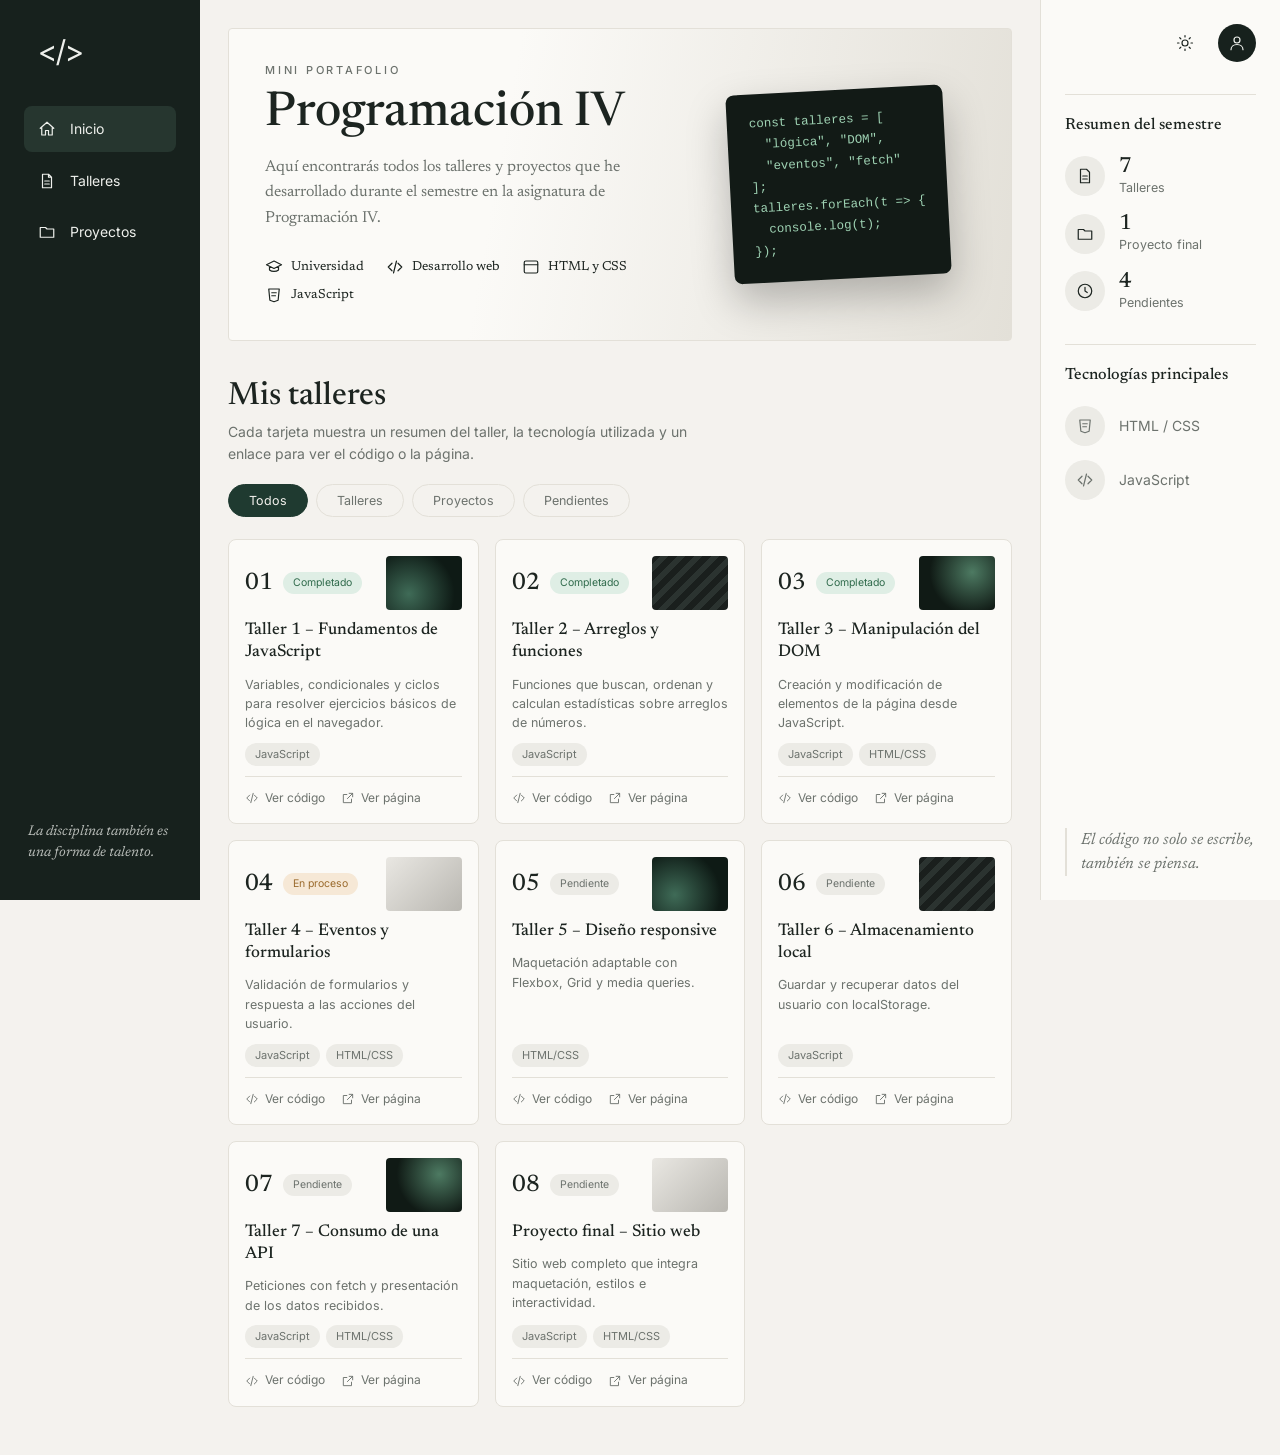
==== index.html @ d2b04e5d "Update stylesheet and script paths in index.html for correct loading" ====
<!DOCTYPE html>
<html lang="es">
<head>
  <meta charset="UTF-8">
  <meta name="viewport" content="width=device-width, initial-scale=1">
  <title>Mini portafolio · Programación IV</title>
  <link rel="preconnect" href="https://fonts.googleapis.com">
  <link rel="preconnect" href="https://fonts.gstatic.com" crossorigin>
  <link href="https://fonts.googleapis.com/css2?family=Newsreader:wght@400;500;600&family=Inter:wght@400;500&display=swap" rel="stylesheet">
  <link rel="stylesheet" href="/portafolio/styles.css">
  <script>
    /* Aplica el tema guardado antes de pintar para evitar parpadeos */
    (function () {
      var t = null;
      try { t = localStorage.getItem('tema'); } catch (e) {}
      if (!t) t = matchMedia('(prefers-color-scheme: dark)').matches ? 'dark' : 'light';
      document.documentElement.dataset.theme = t;
    })();
  </script>
</head>
<body>
  <div class="app">

    <!-- Barra lateral -->
    <aside class="sidebar">
      <a class="logo" href="#inicio" aria-label="Inicio">&lt;/&gt;</a>
      <nav aria-label="Navegación principal">
        <ul class="nav">
          <li><a href="#inicio" class="nav-link is-active" data-filter="todos">
            <svg viewBox="0 0 24 24"><path d="M3 11l9-8 9 8M5 10v10h5v-6h4v6h5V10"/></svg>Inicio</a></li>
          <li><a href="#talleres" class="nav-link" data-filter="taller">
            <svg viewBox="0 0 24 24"><path d="M6 3h8l4 4v14H6zM14 3v4h4M9 12h6M9 16h6"/></svg>Talleres</a></li>
          <li><a href="#talleres" class="nav-link" data-filter="proyecto">
            <svg viewBox="0 0 24 24"><path d="M3 6h7l2 2h9v11H3z"/></svg>Proyectos</a></li>
        </ul>
      </nav>
      <p class="quote-side">La disciplina también es una forma de talento.</p>
    </aside>

    <!-- Contenido principal -->
    <main class="main" id="inicio">
      <header class="hero">
        <div class="hero-text">
          <p class="eyebrow">Mini portafolio</p>
          <h1>Programación IV</h1>
          <p class="lead">Aquí encontrarás todos los talleres y proyectos que he desarrollado durante el semestre en la asignatura de Programación IV.</p>
          <ul class="badges">
            <li><svg viewBox="0 0 24 24"><path d="M2 9l10-5 10 5-10 5zM6 11v5c3 2.5 9 2.5 12 0v-5"/></svg>Universidad</li>
            <li><svg viewBox="0 0 24 24"><path d="M8 7l-5 5 5 5M16 7l5 5-5 5M14 4l-4 16"/></svg>Desarrollo web</li>
            <li><svg viewBox="0 0 24 24"><rect x="3" y="4" width="18" height="16" rx="2"/><path d="M3 9h18"/></svg>HTML y CSS</li>
            <li><svg viewBox="0 0 24 24"><path d="M5 4l1.5 15L12 21l5.5-2L19 4zM9 9h6M9 13h5"/></svg>JavaScript</li>
          </ul>
        </div>
        <div class="hero-art" aria-hidden="true">
          <pre>const talleres = [
  "lógica", "DOM",
  "eventos", "fetch"
];
talleres.forEach(t =&gt; {
  console.log(t);
});</pre>
        </div>
      </header>

      <section class="works" id="talleres" aria-labelledby="t-titulo">
        <div class="works-head">
          <div>
            <h2 id="t-titulo">Mis talleres</h2>
            <p class="muted">Cada tarjeta muestra un resumen del taller, la tecnología utilizada y un enlace para ver el código o la página.</p>
          </div>
          <div class="filters" role="group" aria-label="Filtrar tarjetas">
            <button class="chip is-active" data-filter="todos" aria-pressed="true">Todos</button>
            <button class="chip" data-filter="taller" aria-pressed="false">Talleres</button>
            <button class="chip" data-filter="proyecto" aria-pressed="false">Proyectos</button>
            <button class="chip" data-filter="pendiente" aria-pressed="false">Pendientes</button>
          </div>
        </div>
        <div class="grid" id="grid"></div>
        <p class="empty" id="vacio" hidden>No hay tarjetas en esta categoría.</p>
      </section>
    </main>

    <!-- Panel derecho -->
    <aside class="panel">
      <div class="panel-top">
        <button class="icon-btn" id="tema" type="button" aria-label="Cambiar tema">
          <svg class="i-sun" viewBox="0 0 24 24"><circle cx="12" cy="12" r="4"/><path d="M12 2v2M12 20v2M2 12h2M20 12h2M5 5l1.5 1.5M17.5 17.5L19 19M5 19l1.5-1.5M17.5 6.5L19 5"/></svg>
          <svg class="i-moon" viewBox="0 0 24 24"><path d="M20 14.5A8 8 0 019.5 4 8 8 0 1020 14.5z"/></svg>
        </button>
        <a class="avatar" href="https://github.com/TU_USUARIO" target="_blank" rel="noopener noreferrer" aria-label="Perfil de GitHub">
          <svg viewBox="0 0 24 24"><circle cx="12" cy="8" r="4"/><path d="M4 21c0-4.4 3.6-7 8-7s8 2.6 8 7"/></svg>
        </a>
      </div>

      <section class="block">
        <h3>Resumen del semestre</h3>
        <ul class="stats">
          <li><span class="stat-ico"><svg viewBox="0 0 24 24"><path d="M6 3h8l4 4v14H6zM9 12h6M9 16h6"/></svg></span><b id="n-talleres">0</b><span>Talleres</span></li>
          <li><span class="stat-ico"><svg viewBox="0 0 24 24"><path d="M3 6h7l2 2h9v11H3z"/></svg></span><b id="n-proyectos">0</b><span>Proyecto final</span></li>
          <li><span class="stat-ico"><svg viewBox="0 0 24 24"><circle cx="12" cy="12" r="9"/><path d="M12 7v5l3 2"/></svg></span><b id="n-pendientes">0</b><span>Pendientes</span></li>
        </ul>
      </section>

      <section class="block">
        <h3>Tecnologías principales</h3>
        <ul class="tech">
          <li><span class="stat-ico"><svg viewBox="0 0 24 24"><path d="M5 4l1.5 15L12 21l5.5-2L19 4zM9 9h6M9 13h5"/></svg></span>HTML / CSS</li>
          <li><span class="stat-ico"><svg viewBox="0 0 24 24"><path d="M8 7l-5 5 5 5M16 7l5 5-5 5M14 4l-4 16"/></svg></span>JavaScript</li>
        </ul>
      </section>

      <blockquote class="quote-panel">El código no solo se escribe, también se piensa.</blockquote>
    </aside>

  </div>
  <script src="/portafolio/script.js"></script>
</body>
</html>
---- portafolio/styles.css ----
/* ---------- Variables de tema ---------- */
:root {
  --bg: #f4f2ee;
  --surface: #fbfaf7;
  --line: #e3e0d8;
  --text: #1c2420;
  --muted: #6c726d;
  --side: #17211d;
  --side-text: #eef0ec;
  --side-active: #26362f;
  --accent: #1f3a30;
  --accent-text: #f4f2ee;
  --ok-bg: #dfeee5;  --ok-tx: #2f6a4b;
  --wip-bg: #f6e8d6; --wip-tx: #9a6a2c;
  --pen-bg: #ecebe6; --pen-tx: #6c726d;
  --serif: 'Newsreader', Georgia, 'Times New Roman', serif;
  --sans: 'Inter', system-ui, -apple-system, 'Segoe UI', sans-serif;
}
:root[data-theme="dark"] {
  --bg: #101613;
  --surface: #18201c;
  --line: #28332d;
  --text: #e9ece6;
  --muted: #98a19a;
  --side: #0b100e;
  --side-active: #1d2a24;
  --accent: #cfe3d6;
  --accent-text: #101613;
  --ok-bg: #1f3a2d;  --ok-tx: #9fd3b4;
  --wip-bg: #3d2f1c; --wip-tx: #e2b573;
  --pen-bg: #232c27; --pen-tx: #98a19a;
}

/* ---------- Base ---------- */
*, *::before, *::after { box-sizing: border-box; }
html { scroll-behavior: smooth; }
body {
  margin: 0; background: var(--bg); color: var(--text);
  font: 400 14px/1.55 var(--sans); transition: background .25s, color .25s;
}
h1, h2, h3, .num, blockquote { font-family: var(--serif); font-weight: 500; margin: 0; }
p { margin: 0; }
ul { list-style: none; margin: 0; padding: 0; }
a { color: inherit; text-decoration: none; }
svg { width: 18px; height: 18px; flex: none; fill: none; stroke: currentColor; stroke-width: 1.6; stroke-linecap: round; stroke-linejoin: round; }
:focus-visible { outline: 2px solid var(--accent); outline-offset: 2px; }
.muted { color: var(--muted); }

/* ---------- Estructura ---------- */
.app { display: grid; grid-template-columns: 200px minmax(0, 1fr) 240px; min-height: 100vh; }

/* ---------- Barra lateral ---------- */
.sidebar {
  position: sticky; top: 0; height: 100vh; padding: 36px 24px;
  display: flex; flex-direction: column; gap: 40px;
  background: var(--side); color: var(--side-text);
}
.logo { font: 400 30px/1 var(--sans); letter-spacing: -1px; padding-left: 14px; }
.nav { display: grid; gap: 6px; }
.nav-link { display: flex; align-items: center; gap: 14px; padding: 12px 14px; border-radius: 8px; transition: background .2s; }
.nav-link:hover, .nav-link.is-active { background: var(--side-active); }
.quote-side { margin-top: auto; font: italic 400 14px/1.5 var(--serif); opacity: .75; padding: 0 4px; }

/* ---------- Principal ---------- */
.main { padding: 28px 28px 48px; min-width: 0; }
.hero {
  position: relative; display: grid; grid-template-columns: 1.2fr .8fr; gap: 24px; overflow: hidden;
  padding: 36px; border-radius: 4px; background: linear-gradient(100deg, var(--surface) 35%, var(--line));
  border: 1px solid var(--line);
}
.eyebrow { font: 500 11px/1 var(--sans); letter-spacing: .25em; text-transform: uppercase; color: var(--muted); margin-bottom: 12px; }
h1 { font-size: clamp(34px, 4.5vw, 48px); line-height: 1.1; margin-bottom: 14px; }
.lead { max-width: 52ch; font: 400 16px/1.6 var(--serif); color: var(--muted); }
.badges { display: flex; flex-wrap: wrap; gap: 10px 22px; margin-top: 26px; font: 400 13px var(--serif); }
.badges li { display: flex; align-items: center; gap: 8px; }
.hero-art { display: flex; align-items: center; justify-content: center; }
.hero-art pre {
  margin: 0; padding: 20px 22px; border-radius: 8px; transform: rotate(-3deg);
  background: #121a16; color: #9fd3b4; font: 400 12.5px/1.7 ui-monospace, Menlo, Consolas, monospace;
  box-shadow: 0 18px 40px rgba(0,0,0,.25); overflow: hidden; max-width: 100%;
}

/* ---------- Filtros ---------- */
.works { margin-top: 36px; scroll-margin-top: 20px; }
.works-head { display: flex; justify-content: space-between; align-items: flex-start; gap: 20px; flex-wrap: wrap; margin-bottom: 22px; }
h2 { font-size: 32px; line-height: 1.2; margin-bottom: 6px; }
.works-head .muted { max-width: 52ch; }
.filters { display: flex; flex-wrap: wrap; gap: 8px; }
.chip {
  font: 400 12.5px var(--sans); padding: 8px 20px; border-radius: 999px; cursor: pointer;
  border: 1px solid var(--line); background: transparent; color: var(--muted); transition: all .2s;
}
.chip:hover { border-color: var(--accent); color: var(--text); }
.chip.is-active { background: var(--accent); border-color: var(--accent); color: var(--accent-text); }

/* ---------- Tarjetas ---------- */
.grid { display: grid; grid-template-columns: repeat(auto-fill, minmax(220px, 1fr)); gap: 16px; }
.card {
  display: flex; flex-direction: column; gap: 10px; padding: 16px;
  background: var(--surface); border: 1px solid var(--line); border-radius: 8px;
}
.card[hidden], .empty[hidden] { display: none; }
.card-top { display: flex; align-items: center; gap: 10px; }
.num { font-size: 24px; line-height: 1; }
.status { font-size: 10.5px; padding: 3px 10px; border-radius: 999px; }
.status--completado { background: var(--ok-bg); color: var(--ok-tx); }
.status--proceso { background: var(--wip-bg); color: var(--wip-tx); }
.status--pendiente { background: var(--pen-bg); color: var(--pen-tx); }
.thumb { margin-left: auto; width: 76px; height: 54px; border-radius: 4px; }
.thumb--1 { background: radial-gradient(circle at 30% 70%, #3f6b57, #0e1a15 70%); }
.thumb--2 { background: repeating-linear-gradient(135deg, #1a1f1d 0 6px, #2b3330 6px 12px); }
.thumb--3 { background: radial-gradient(circle at 70% 30%, #4d7a62, #101a15 65%); }
.thumb--4 { background: linear-gradient(135deg, #e9e7e2, #b9b7b1); }
.card h3 { font-size: 17px; line-height: 1.3; }
.card .muted { font-size: 12.5px; flex: 1; }
.tags { display: flex; flex-wrap: wrap; gap: 6px; }
.tags li { font-size: 11px; padding: 3px 10px; border-radius: 999px; background: var(--pen-bg); color: var(--muted); }
.card-links { display: flex; gap: 16px; padding-top: 12px; border-top: 1px solid var(--line); font-size: 12px; color: var(--muted); }
.card-links a { display: flex; align-items: center; gap: 6px; }
.card-links a:hover { color: var(--text); }
.card-links svg { width: 14px; height: 14px; }
.empty { padding: 40px 0; text-align: center; color: var(--muted); }

/* ---------- Panel derecho ---------- */
.panel { position: sticky; top: 0; height: 100vh; padding: 24px; display: flex; flex-direction: column; gap: 32px; border-left: 1px solid var(--line); background: var(--surface); }
.panel-top { display: flex; justify-content: flex-end; align-items: center; gap: 14px; }
.icon-btn, .avatar { display: grid; place-items: center; width: 38px; height: 38px; border-radius: 50%; cursor: pointer; }
.icon-btn { border: 0; background: transparent; color: var(--text); }
.icon-btn:hover { background: var(--line); }
.avatar { background: var(--side); color: var(--side-text); }
:root[data-theme="dark"] .avatar { background: var(--accent); color: var(--accent-text); }
.i-moon { display: none; }
:root[data-theme="dark"] .i-sun { display: none; }
:root[data-theme="dark"] .i-moon { display: block; }
.block h3 { font-size: 16px; padding-top: 18px; margin-bottom: 18px; border-top: 1px solid var(--line); }
.stats { display: grid; gap: 16px; }
.stats li { display: grid; grid-template-columns: 40px auto; column-gap: 14px; align-items: center; }
.stats .stat-ico { grid-row: span 2; }
.stats b { font: 500 22px/1 var(--serif); }
.stats li span:last-child { color: var(--muted); font-size: 12.5px; }
.stat-ico { display: grid; place-items: center; width: 40px; height: 40px; border-radius: 50%; background: var(--pen-bg); }
.tech { display: grid; gap: 14px; }
.tech li { display: flex; align-items: center; gap: 14px; color: var(--muted); }
.quote-panel { margin-top: auto; padding-left: 14px; font: italic 400 16px/1.5 var(--serif); color: var(--muted); border-left: 2px solid var(--line); }

/* ---------- Responsive ---------- */
@media (max-width: 1100px) {
  .app { grid-template-columns: 200px minmax(0, 1fr); }
  .panel { grid-column: 2; position: static; height: auto; border-left: 0; border-top: 1px solid var(--line); display: grid; grid-template-columns: 1fr 1fr; gap: 24px; }
  .panel-top { grid-column: 1 / -1; }
  .quote-panel { grid-column: 1 / -1; margin-top: 0; }
}
@media (max-width: 760px) {
  .app { grid-template-columns: 1fr; }
  .sidebar { position: static; height: auto; flex-direction: row; flex-wrap: wrap; align-items: center; gap: 12px 20px; padding: 14px 18px; }
  .logo { padding: 0; }
  .nav { display: flex; gap: 4px; }
  .nav-link { padding: 8px 12px; }
  .quote-side { display: none; }
  .panel { grid-column: 1; grid-template-columns: 1fr; }
  .main { padding: 18px; }
  .hero { grid-template-columns: 1fr; padding: 24px; }
  .hero-art { display: none; }
}
@media (prefers-reduced-motion: reduce) { * { transition: none !important; scroll-behavior: auto !important; } }
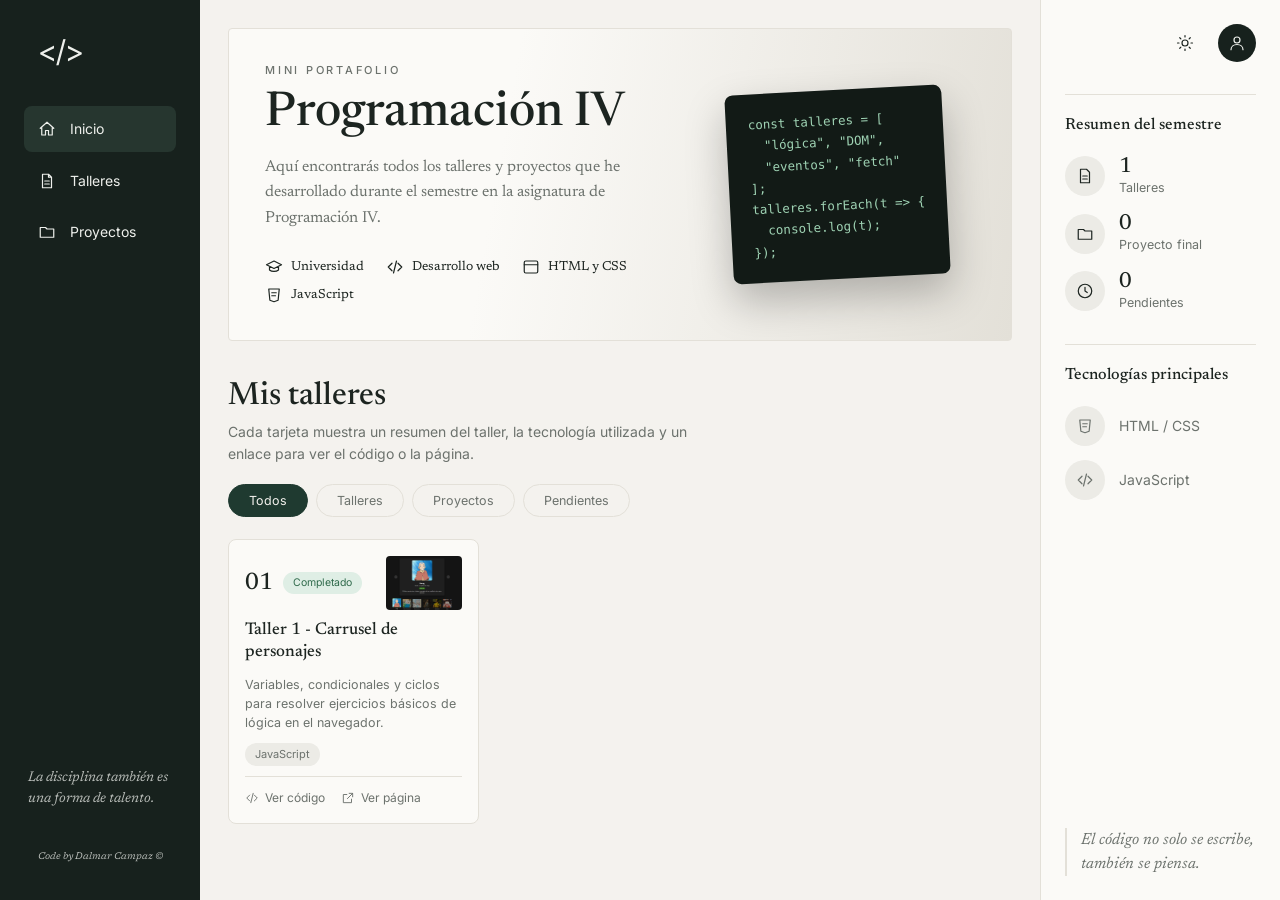
==== commit 0eb9f729: "refactor: improve HTML structure and styling, update JavaScript for thumbnail error handling" ====
--- a/index.html
+++ b/index.html
@@ -1,118 +1,235 @@
-<!DOCTYPE html>
+<!doctype html>
 <html lang="es">
-<head>
-  <meta charset="UTF-8">
-  <meta name="viewport" content="width=device-width, initial-scale=1">
-  <title>Mini portafolio · Programación IV</title>
-  <link rel="preconnect" href="https://fonts.googleapis.com">
-  <link rel="preconnect" href="https://fonts.gstatic.com" crossorigin>
-  <link href="https://fonts.googleapis.com/css2?family=Newsreader:wght@400;500;600&family=Inter:wght@400;500&display=swap" rel="stylesheet">
-  <link rel="stylesheet" href="/portafolio/styles.css">
-  <script>
-    /* Aplica el tema guardado antes de pintar para evitar parpadeos */
-    (function () {
-      var t = null;
-      try { t = localStorage.getItem('tema'); } catch (e) {}
-      if (!t) t = matchMedia('(prefers-color-scheme: dark)').matches ? 'dark' : 'light';
-      document.documentElement.dataset.theme = t;
-    })();
-  </script>
-</head>
-<body>
-  <div class="app">
-
-    <!-- Barra lateral -->
-    <aside class="sidebar">
-      <a class="logo" href="#inicio" aria-label="Inicio">&lt;/&gt;</a>
-      <nav aria-label="Navegación principal">
-        <ul class="nav">
-          <li><a href="#inicio" class="nav-link is-active" data-filter="todos">
-            <svg viewBox="0 0 24 24"><path d="M3 11l9-8 9 8M5 10v10h5v-6h4v6h5V10"/></svg>Inicio</a></li>
-          <li><a href="#talleres" class="nav-link" data-filter="taller">
-            <svg viewBox="0 0 24 24"><path d="M6 3h8l4 4v14H6zM14 3v4h4M9 12h6M9 16h6"/></svg>Talleres</a></li>
-          <li><a href="#talleres" class="nav-link" data-filter="proyecto">
-            <svg viewBox="0 0 24 24"><path d="M3 6h7l2 2h9v11H3z"/></svg>Proyectos</a></li>
-        </ul>
-      </nav>
-      <p class="quote-side">La disciplina también es una forma de talento.</p>
-    </aside>
-
-    <!-- Contenido principal -->
-    <main class="main" id="inicio">
-      <header class="hero">
-        <div class="hero-text">
-          <p class="eyebrow">Mini portafolio</p>
-          <h1>Programación IV</h1>
-          <p class="lead">Aquí encontrarás todos los talleres y proyectos que he desarrollado durante el semestre en la asignatura de Programación IV.</p>
-          <ul class="badges">
-            <li><svg viewBox="0 0 24 24"><path d="M2 9l10-5 10 5-10 5zM6 11v5c3 2.5 9 2.5 12 0v-5"/></svg>Universidad</li>
-            <li><svg viewBox="0 0 24 24"><path d="M8 7l-5 5 5 5M16 7l5 5-5 5M14 4l-4 16"/></svg>Desarrollo web</li>
-            <li><svg viewBox="0 0 24 24"><rect x="3" y="4" width="18" height="16" rx="2"/><path d="M3 9h18"/></svg>HTML y CSS</li>
-            <li><svg viewBox="0 0 24 24"><path d="M5 4l1.5 15L12 21l5.5-2L19 4zM9 9h6M9 13h5"/></svg>JavaScript</li>
+  <head>
+    <meta charset="UTF-8" />
+    <meta name="viewport" content="width=device-width, initial-scale=1" />
+    <title>Mini portafolio · Programación IV</title>
+    <link rel="preconnect" href="https://fonts.googleapis.com" />
+    <link rel="preconnect" href="https://fonts.gstatic.com" crossorigin />
+    <link
+      href="https://fonts.googleapis.com/css2?family=Newsreader:wght@400;500;600&family=Inter:wght@400;500&display=swap"
+      rel="stylesheet"
+    />
+    <link rel="stylesheet" href="/portafolio/styles.css" />
+    <script>
+      /* Aplica el tema guardado antes de pintar para evitar parpadeos */
+      (function () {
+        var t = null;
+        try {
+          t = localStorage.getItem("tema");
+        } catch (e) {}
+        if (!t)
+          t = matchMedia("(prefers-color-scheme: dark)").matches
+            ? "dark"
+            : "light";
+        document.documentElement.dataset.theme = t;
+      })();
+    </script>
+  </head>
+  <body>
+    <div class="app">
+      <!-- Barra lateral -->
+      <aside class="sidebar">
+        <a class="logo" href="#inicio" aria-label="Inicio">&lt;/&gt;</a>
+        <nav aria-label="Navegación principal">
+          <ul class="nav">
+            <li>
+              <a href="#inicio" class="nav-link is-active" data-filter="todos">
+                <svg viewBox="0 0 24 24">
+                  <path d="M3 11l9-8 9 8M5 10v10h5v-6h4v6h5V10" /></svg
+                >Inicio</a
+              >
+            </li>
+            <li>
+              <a href="#talleres" class="nav-link" data-filter="taller">
+                <svg viewBox="0 0 24 24">
+                  <path d="M6 3h8l4 4v14H6zM14 3v4h4M9 12h6M9 16h6" /></svg
+                >Talleres</a
+              >
+            </li>
+            <li>
+              <a href="#talleres" class="nav-link" data-filter="proyecto">
+                <svg viewBox="0 0 24 24"><path d="M3 6h7l2 2h9v11H3z" /></svg
+                >Proyectos</a
+              >
+            </li>
           </ul>
-        </div>
-        <div class="hero-art" aria-hidden="true">
-          <pre>const talleres = [
+        </nav>
+
+        <p class="quote-side">La disciplina también es una forma de talento.</p>
+        <p style="text-align: center; font-size: 0.6rem; margin-top: 0;" class="quote-side">
+          Code by Dalmar Campaz &copy;
+        </p>
+      </aside>
+
+      <!-- Contenido principal -->
+      <main class="main" id="inicio">
+        <header class="hero">
+          <div class="hero-text">
+            <p class="eyebrow">Mini portafolio</p>
+            <h1>Programación IV</h1>
+            <p class="lead">
+              Aquí encontrarás todos los talleres y proyectos que he
+              desarrollado durante el semestre en la asignatura de Programación
+              IV.
+            </p>
+            <ul class="badges">
+              <li>
+                <svg viewBox="0 0 24 24">
+                  <path
+                    d="M2 9l10-5 10 5-10 5zM6 11v5c3 2.5 9 2.5 12 0v-5"
+                  /></svg
+                >Universidad
+              </li>
+              <li>
+                <svg viewBox="0 0 24 24">
+                  <path d="M8 7l-5 5 5 5M16 7l5 5-5 5M14 4l-4 16" /></svg
+                >Desarrollo web
+              </li>
+              <li>
+                <svg viewBox="0 0 24 24">
+                  <rect x="3" y="4" width="18" height="16" rx="2" />
+                  <path d="M3 9h18" /></svg
+                >HTML y CSS
+              </li>
+              <li>
+                <svg viewBox="0 0 24 24">
+                  <path d="M5 4l1.5 15L12 21l5.5-2L19 4zM9 9h6M9 13h5" /></svg
+                >JavaScript
+              </li>
+            </ul>
+          </div>
+          <div class="hero-art" aria-hidden="true">
+            <pre>
+const talleres = [
   "lógica", "DOM",
   "eventos", "fetch"
 ];
 talleres.forEach(t =&gt; {
   console.log(t);
-});</pre>
+});</pre
+            >
+          </div>
+        </header>
+
+        <section class="works" id="talleres" aria-labelledby="t-titulo">
+          <div class="works-head">
+            <div>
+              <h2 id="t-titulo">Mis talleres</h2>
+              <p class="muted">
+                Cada tarjeta muestra un resumen del taller, la tecnología
+                utilizada y un enlace para ver el código o la página.
+              </p>
+            </div>
+            <div class="filters" role="group" aria-label="Filtrar tarjetas">
+              <button
+                class="chip is-active"
+                data-filter="todos"
+                aria-pressed="true"
+              >
+                Todos
+              </button>
+              <button class="chip" data-filter="taller" aria-pressed="false">
+                Talleres
+              </button>
+              <button class="chip" data-filter="proyecto" aria-pressed="false">
+                Proyectos
+              </button>
+              <button class="chip" data-filter="pendiente" aria-pressed="false">
+                Pendientes
+              </button>
+            </div>
+          </div>
+          <div class="grid" id="grid"></div>
+          <p class="empty" id="vacio" hidden>
+            No hay tarjetas en esta categoría.
+          </p>
+        </section>
+      </main>
+
+      <!-- Panel derecho -->
+      <aside class="panel">
+        <div class="panel-top">
+          <button
+            class="icon-btn"
+            id="tema"
+            type="button"
+            aria-label="Cambiar tema"
+          >
+            <svg class="i-sun" viewBox="0 0 24 24">
+              <circle cx="12" cy="12" r="4" />
+              <path
+                d="M12 2v2M12 20v2M2 12h2M20 12h2M5 5l1.5 1.5M17.5 17.5L19 19M5 19l1.5-1.5M17.5 6.5L19 5"
+              />
+            </svg>
+            <svg class="i-moon" viewBox="0 0 24 24">
+              <path d="M20 14.5A8 8 0 019.5 4 8 8 0 1020 14.5z" />
+            </svg>
+          </button>
+          <a
+            class="avatar"
+            href="https://github.com/Dalmar-Campaz"
+            target="_blank"
+            rel="noopener noreferrer"
+            aria-label="Perfil de GitHub"
+          >
+            <svg viewBox="0 0 24 24">
+              <circle cx="12" cy="8" r="4" />
+              <path d="M4 21c0-4.4 3.6-7 8-7s8 2.6 8 7" />
+            </svg>
+          </a>
         </div>
-      </header>
-
-      <section class="works" id="talleres" aria-labelledby="t-titulo">
-        <div class="works-head">
-          <div>
-            <h2 id="t-titulo">Mis talleres</h2>
-            <p class="muted">Cada tarjeta muestra un resumen del taller, la tecnología utilizada y un enlace para ver el código o la página.</p>
-          </div>
-          <div class="filters" role="group" aria-label="Filtrar tarjetas">
-            <button class="chip is-active" data-filter="todos" aria-pressed="true">Todos</button>
-            <button class="chip" data-filter="taller" aria-pressed="false">Talleres</button>
-            <button class="chip" data-filter="proyecto" aria-pressed="false">Proyectos</button>
-            <button class="chip" data-filter="pendiente" aria-pressed="false">Pendientes</button>
-          </div>
-        </div>
-        <div class="grid" id="grid"></div>
-        <p class="empty" id="vacio" hidden>No hay tarjetas en esta categoría.</p>
-      </section>
-    </main>
-
-    <!-- Panel derecho -->
-    <aside class="panel">
-      <div class="panel-top">
-        <button class="icon-btn" id="tema" type="button" aria-label="Cambiar tema">
-          <svg class="i-sun" viewBox="0 0 24 24"><circle cx="12" cy="12" r="4"/><path d="M12 2v2M12 20v2M2 12h2M20 12h2M5 5l1.5 1.5M17.5 17.5L19 19M5 19l1.5-1.5M17.5 6.5L19 5"/></svg>
-          <svg class="i-moon" viewBox="0 0 24 24"><path d="M20 14.5A8 8 0 019.5 4 8 8 0 1020 14.5z"/></svg>
-        </button>
-        <a class="avatar" href="https://github.com/TU_USUARIO" target="_blank" rel="noopener noreferrer" aria-label="Perfil de GitHub">
-          <svg viewBox="0 0 24 24"><circle cx="12" cy="8" r="4"/><path d="M4 21c0-4.4 3.6-7 8-7s8 2.6 8 7"/></svg>
-        </a>
-      </div>
-
-      <section class="block">
-        <h3>Resumen del semestre</h3>
-        <ul class="stats">
-          <li><span class="stat-ico"><svg viewBox="0 0 24 24"><path d="M6 3h8l4 4v14H6zM9 12h6M9 16h6"/></svg></span><b id="n-talleres">0</b><span>Talleres</span></li>
-          <li><span class="stat-ico"><svg viewBox="0 0 24 24"><path d="M3 6h7l2 2h9v11H3z"/></svg></span><b id="n-proyectos">0</b><span>Proyecto final</span></li>
-          <li><span class="stat-ico"><svg viewBox="0 0 24 24"><circle cx="12" cy="12" r="9"/><path d="M12 7v5l3 2"/></svg></span><b id="n-pendientes">0</b><span>Pendientes</span></li>
-        </ul>
-      </section>
-
-      <section class="block">
-        <h3>Tecnologías principales</h3>
-        <ul class="tech">
-          <li><span class="stat-ico"><svg viewBox="0 0 24 24"><path d="M5 4l1.5 15L12 21l5.5-2L19 4zM9 9h6M9 13h5"/></svg></span>HTML / CSS</li>
-          <li><span class="stat-ico"><svg viewBox="0 0 24 24"><path d="M8 7l-5 5 5 5M16 7l5 5-5 5M14 4l-4 16"/></svg></span>JavaScript</li>
-        </ul>
-      </section>
-
-      <blockquote class="quote-panel">El código no solo se escribe, también se piensa.</blockquote>
-    </aside>
-
-  </div>
-  <script src="/portafolio/script.js"></script>
-</body>
-</html>+
+        <section class="block">
+          <h3>Resumen del semestre</h3>
+          <ul class="stats">
+            <li>
+              <span class="stat-ico"
+                ><svg viewBox="0 0 24 24">
+                  <path d="M6 3h8l4 4v14H6zM9 12h6M9 16h6" /></svg></span
+              ><b id="n-talleres">0</b><span>Talleres</span>
+            </li>
+            <li>
+              <span class="stat-ico"
+                ><svg viewBox="0 0 24 24">
+                  <path d="M3 6h7l2 2h9v11H3z" /></svg></span
+              ><b id="n-proyectos">0</b><span>Proyecto final</span>
+            </li>
+            <li>
+              <span class="stat-ico"
+                ><svg viewBox="0 0 24 24">
+                  <circle cx="12" cy="12" r="9" />
+                  <path d="M12 7v5l3 2" /></svg></span
+              ><b id="n-pendientes">0</b><span>Pendientes</span>
+            </li>
+          </ul>
+        </section>
+
+        <section class="block">
+          <h3>Tecnologías principales</h3>
+          <ul class="tech">
+            <li>
+              <span class="stat-ico"
+                ><svg viewBox="0 0 24 24">
+                  <path
+                    d="M5 4l1.5 15L12 21l5.5-2L19 4zM9 9h6M9 13h5"
+                  /></svg></span
+              >HTML / CSS
+            </li>
+            <li>
+              <span class="stat-ico"
+                ><svg viewBox="0 0 24 24">
+                  <path d="M8 7l-5 5 5 5M16 7l5 5-5 5M14 4l-4 16" /></svg></span
+              >JavaScript
+            </li>
+          </ul>
+        </section>
+
+        <blockquote class="quote-panel">
+          El código no solo se escribe, también se piensa.
+        </blockquote>
+      </aside>
+    </div>
+    <script src="/portafolio/script.js"></script>
+  </body>
+</html>
--- a/portafolio/styles.css
+++ b/portafolio/styles.css
@@ -10,11 +10,14 @@
   --side-active: #26362f;
   --accent: #1f3a30;
   --accent-text: #f4f2ee;
-  --ok-bg: #dfeee5;  --ok-tx: #2f6a4b;
-  --wip-bg: #f6e8d6; --wip-tx: #9a6a2c;
-  --pen-bg: #ecebe6; --pen-tx: #6c726d;
-  --serif: 'Newsreader', Georgia, 'Times New Roman', serif;
-  --sans: 'Inter', system-ui, -apple-system, 'Segoe UI', sans-serif;
+  --ok-bg: #dfeee5;
+  --ok-tx: #2f6a4b;
+  --wip-bg: #f6e8d6;
+  --wip-tx: #9a6a2c;
+  --pen-bg: #ecebe6;
+  --pen-tx: #6c726d;
+  --serif: "Newsreader", Georgia, "Times New Roman", serif;
+  --sans: "Inter", system-ui, -apple-system, "Segoe UI", sans-serif;
 }
 :root[data-theme="dark"] {
   --bg: #101613;
@@ -26,140 +29,519 @@
   --side-active: #1d2a24;
   --accent: #cfe3d6;
   --accent-text: #101613;
-  --ok-bg: #1f3a2d;  --ok-tx: #9fd3b4;
-  --wip-bg: #3d2f1c; --wip-tx: #e2b573;
-  --pen-bg: #232c27; --pen-tx: #98a19a;
+  --ok-bg: #1f3a2d;
+  --ok-tx: #9fd3b4;
+  --wip-bg: #3d2f1c;
+  --wip-tx: #e2b573;
+  --pen-bg: #232c27;
+  --pen-tx: #98a19a;
 }
 
 /* ---------- Base ---------- */
-*, *::before, *::after { box-sizing: border-box; }
-html { scroll-behavior: smooth; }
+*,
+*::before,
+*::after {
+  box-sizing: border-box;
+}
+html {
+  scroll-behavior: smooth;
+}
 body {
-  margin: 0; background: var(--bg); color: var(--text);
-  font: 400 14px/1.55 var(--sans); transition: background .25s, color .25s;
-}
-h1, h2, h3, .num, blockquote { font-family: var(--serif); font-weight: 500; margin: 0; }
-p { margin: 0; }
-ul { list-style: none; margin: 0; padding: 0; }
-a { color: inherit; text-decoration: none; }
-svg { width: 18px; height: 18px; flex: none; fill: none; stroke: currentColor; stroke-width: 1.6; stroke-linecap: round; stroke-linejoin: round; }
-:focus-visible { outline: 2px solid var(--accent); outline-offset: 2px; }
-.muted { color: var(--muted); }
+  margin: 0;
+  background: var(--bg);
+  color: var(--text);
+  font: 400 14px/1.55 var(--sans);
+  transition:
+    background 0.25s,
+    color 0.25s;
+}
+h1,
+h2,
+h3,
+.num,
+blockquote {
+  font-family: var(--serif);
+  font-weight: 500;
+  margin: 0;
+}
+p {
+  margin: 0;
+}
+ul {
+  list-style: none;
+  margin: 0;
+  padding: 0;
+}
+a {
+  color: inherit;
+  text-decoration: none;
+}
+svg {
+  width: 18px;
+  height: 18px;
+  flex: none;
+  fill: none;
+  stroke: currentColor;
+  stroke-width: 1.6;
+  stroke-linecap: round;
+  stroke-linejoin: round;
+}
+:focus-visible {
+  outline: 2px solid var(--accent);
+  outline-offset: 2px;
+}
+.muted {
+  color: var(--muted);
+}
 
 /* ---------- Estructura ---------- */
-.app { display: grid; grid-template-columns: 200px minmax(0, 1fr) 240px; min-height: 100vh; }
+.app {
+  display: grid;
+  grid-template-columns: 200px minmax(0, 1fr) 240px;
+  min-height: 100vh;
+}
 
 /* ---------- Barra lateral ---------- */
 .sidebar {
-  position: sticky; top: 0; height: 100vh; padding: 36px 24px;
-  display: flex; flex-direction: column; gap: 40px;
-  background: var(--side); color: var(--side-text);
-}
-.logo { font: 400 30px/1 var(--sans); letter-spacing: -1px; padding-left: 14px; }
-.nav { display: grid; gap: 6px; }
-.nav-link { display: flex; align-items: center; gap: 14px; padding: 12px 14px; border-radius: 8px; transition: background .2s; }
-.nav-link:hover, .nav-link.is-active { background: var(--side-active); }
-.quote-side { margin-top: auto; font: italic 400 14px/1.5 var(--serif); opacity: .75; padding: 0 4px; }
+  position: sticky;
+  top: 0;
+  height: 100vh;
+  padding: 36px 24px;
+  display: flex;
+  flex-direction: column;
+  gap: 40px;
+  background: var(--side);
+  color: var(--side-text);
+}
+.logo {
+  font: 400 30px/1 var(--sans);
+  letter-spacing: -1px;
+  padding-left: 14px;
+}
+.nav {
+  display: grid;
+  gap: 6px;
+}
+.nav-link {
+  display: flex;
+  align-items: center;
+  gap: 14px;
+  padding: 12px 14px;
+  border-radius: 8px;
+  transition: background 0.2s;
+}
+.nav-link:hover,
+.nav-link.is-active {
+  background: var(--side-active);
+}
+.quote-side {
+  margin-top: auto;
+  font: italic 400 14px/1.5 var(--serif);
+  opacity: 0.75;
+  padding: 0 4px;
+}
 
 /* ---------- Principal ---------- */
-.main { padding: 28px 28px 48px; min-width: 0; }
+.main {
+  padding: 28px 28px 48px;
+  min-width: 0;
+}
 .hero {
-  position: relative; display: grid; grid-template-columns: 1.2fr .8fr; gap: 24px; overflow: hidden;
-  padding: 36px; border-radius: 4px; background: linear-gradient(100deg, var(--surface) 35%, var(--line));
+  position: relative;
+  display: grid;
+  grid-template-columns: 1.2fr 0.8fr;
+  gap: 24px;
+  overflow: hidden;
+  padding: 36px;
+  border-radius: 4px;
+  background: linear-gradient(100deg, var(--surface) 35%, var(--line));
   border: 1px solid var(--line);
 }
-.eyebrow { font: 500 11px/1 var(--sans); letter-spacing: .25em; text-transform: uppercase; color: var(--muted); margin-bottom: 12px; }
-h1 { font-size: clamp(34px, 4.5vw, 48px); line-height: 1.1; margin-bottom: 14px; }
-.lead { max-width: 52ch; font: 400 16px/1.6 var(--serif); color: var(--muted); }
-.badges { display: flex; flex-wrap: wrap; gap: 10px 22px; margin-top: 26px; font: 400 13px var(--serif); }
-.badges li { display: flex; align-items: center; gap: 8px; }
-.hero-art { display: flex; align-items: center; justify-content: center; }
+.eyebrow {
+  font: 500 11px/1 var(--sans);
+  letter-spacing: 0.25em;
+  text-transform: uppercase;
+  color: var(--muted);
+  margin-bottom: 12px;
+}
+h1 {
+  font-size: clamp(34px, 4.5vw, 48px);
+  line-height: 1.1;
+  margin-bottom: 14px;
+}
+.lead {
+  max-width: 52ch;
+  font: 400 16px/1.6 var(--serif);
+  color: var(--muted);
+}
+.badges {
+  display: flex;
+  flex-wrap: wrap;
+  gap: 10px 22px;
+  margin-top: 26px;
+  font: 400 13px var(--serif);
+}
+.badges li {
+  display: flex;
+  align-items: center;
+  gap: 8px;
+}
+.hero-art {
+  display: flex;
+  align-items: center;
+  justify-content: center;
+}
 .hero-art pre {
-  margin: 0; padding: 20px 22px; border-radius: 8px; transform: rotate(-3deg);
-  background: #121a16; color: #9fd3b4; font: 400 12.5px/1.7 ui-monospace, Menlo, Consolas, monospace;
-  box-shadow: 0 18px 40px rgba(0,0,0,.25); overflow: hidden; max-width: 100%;
+  margin: 0;
+  padding: 20px 22px;
+  border-radius: 8px;
+  transform: rotate(-3deg);
+  background: #121a16;
+  color: #9fd3b4;
+  font:
+    400 12.5px/1.7 ui-monospace,
+    Menlo,
+    Consolas,
+    monospace;
+  box-shadow: 0 18px 40px rgba(0, 0, 0, 0.25);
+  overflow: hidden;
+  max-width: 100%;
 }
 
 /* ---------- Filtros ---------- */
-.works { margin-top: 36px; scroll-margin-top: 20px; }
-.works-head { display: flex; justify-content: space-between; align-items: flex-start; gap: 20px; flex-wrap: wrap; margin-bottom: 22px; }
-h2 { font-size: 32px; line-height: 1.2; margin-bottom: 6px; }
-.works-head .muted { max-width: 52ch; }
-.filters { display: flex; flex-wrap: wrap; gap: 8px; }
+.works {
+  margin-top: 36px;
+  scroll-margin-top: 20px;
+}
+.works-head {
+  display: flex;
+  justify-content: space-between;
+  align-items: flex-start;
+  gap: 20px;
+  flex-wrap: wrap;
+  margin-bottom: 22px;
+}
+h2 {
+  font-size: 32px;
+  line-height: 1.2;
+  margin-bottom: 6px;
+}
+.works-head .muted {
+  max-width: 52ch;
+}
+.filters {
+  display: flex;
+  flex-wrap: wrap;
+  gap: 8px;
+}
 .chip {
-  font: 400 12.5px var(--sans); padding: 8px 20px; border-radius: 999px; cursor: pointer;
-  border: 1px solid var(--line); background: transparent; color: var(--muted); transition: all .2s;
-}
-.chip:hover { border-color: var(--accent); color: var(--text); }
-.chip.is-active { background: var(--accent); border-color: var(--accent); color: var(--accent-text); }
+  font: 400 12.5px var(--sans);
+  padding: 8px 20px;
+  border-radius: 999px;
+  cursor: pointer;
+  border: 1px solid var(--line);
+  background: transparent;
+  color: var(--muted);
+  transition: all 0.2s;
+}
+.chip:hover {
+  border-color: var(--accent);
+  color: var(--text);
+}
+.chip.is-active {
+  background: var(--accent);
+  border-color: var(--accent);
+  color: var(--accent-text);
+}
 
 /* ---------- Tarjetas ---------- */
-.grid { display: grid; grid-template-columns: repeat(auto-fill, minmax(220px, 1fr)); gap: 16px; }
+.grid {
+  display: grid;
+  grid-template-columns: repeat(auto-fill, minmax(220px, 1fr));
+  gap: 16px;
+}
 .card {
-  display: flex; flex-direction: column; gap: 10px; padding: 16px;
-  background: var(--surface); border: 1px solid var(--line); border-radius: 8px;
-}
-.card[hidden], .empty[hidden] { display: none; }
-.card-top { display: flex; align-items: center; gap: 10px; }
-.num { font-size: 24px; line-height: 1; }
-.status { font-size: 10.5px; padding: 3px 10px; border-radius: 999px; }
-.status--completado { background: var(--ok-bg); color: var(--ok-tx); }
-.status--proceso { background: var(--wip-bg); color: var(--wip-tx); }
-.status--pendiente { background: var(--pen-bg); color: var(--pen-tx); }
-.thumb { margin-left: auto; width: 76px; height: 54px; border-radius: 4px; }
-.thumb--1 { background: radial-gradient(circle at 30% 70%, #3f6b57, #0e1a15 70%); }
-.thumb--2 { background: repeating-linear-gradient(135deg, #1a1f1d 0 6px, #2b3330 6px 12px); }
-.thumb--3 { background: radial-gradient(circle at 70% 30%, #4d7a62, #101a15 65%); }
-.thumb--4 { background: linear-gradient(135deg, #e9e7e2, #b9b7b1); }
-.card h3 { font-size: 17px; line-height: 1.3; }
-.card .muted { font-size: 12.5px; flex: 1; }
-.tags { display: flex; flex-wrap: wrap; gap: 6px; }
-.tags li { font-size: 11px; padding: 3px 10px; border-radius: 999px; background: var(--pen-bg); color: var(--muted); }
-.card-links { display: flex; gap: 16px; padding-top: 12px; border-top: 1px solid var(--line); font-size: 12px; color: var(--muted); }
-.card-links a { display: flex; align-items: center; gap: 6px; }
-.card-links a:hover { color: var(--text); }
-.card-links svg { width: 14px; height: 14px; }
-.empty { padding: 40px 0; text-align: center; color: var(--muted); }
+  display: flex;
+  flex-direction: column;
+  gap: 10px;
+  padding: 16px;
+  background: var(--surface);
+  border: 1px solid var(--line);
+  border-radius: 8px;
+}
+.card[hidden],
+.empty[hidden] {
+  display: none;
+}
+.card-top {
+  display: flex;
+  align-items: center;
+  gap: 10px;
+}
+.num {
+  font-size: 24px;
+  line-height: 1;
+}
+.status {
+  font-size: 10.5px;
+  padding: 3px 10px;
+  border-radius: 999px;
+}
+.status--completado {
+  background: var(--ok-bg);
+  color: var(--ok-tx);
+}
+.status--proceso {
+  background: var(--wip-bg);
+  color: var(--wip-tx);
+}
+.status--pendiente {
+  background: var(--pen-bg);
+  color: var(--pen-tx);
+}
+.thumb, .thumbnail {
+  margin-left: auto;
+  width: 76px;
+  height: 54px;
+  border-radius: 4px;
+}
+.thumbnail {
+  object-fit: cover;
+  object-position: center;
+}
+.thumb--1 {
+  background: radial-gradient(circle at 30% 70%, #3f6b57, #0e1a15 70%);
+}
+.thumb--2 {
+  background: repeating-linear-gradient(
+    135deg,
+    #1a1f1d 0 6px,
+    #2b3330 6px 12px
+  );
+}
+.thumb--3 {
+  background: radial-gradient(circle at 70% 30%, #4d7a62, #101a15 65%);
+}
+.thumb--4 {
+  background: linear-gradient(135deg, #e9e7e2, #b9b7b1);
+}
+.card h3 {
+  font-size: 17px;
+  line-height: 1.3;
+}
+.card .muted {
+  font-size: 12.5px;
+  flex: 1;
+}
+.tags {
+  display: flex;
+  flex-wrap: wrap;
+  gap: 6px;
+}
+.tags li {
+  font-size: 11px;
+  padding: 3px 10px;
+  border-radius: 999px;
+  background: var(--pen-bg);
+  color: var(--muted);
+}
+.card-links {
+  display: flex;
+  gap: 16px;
+  padding-top: 12px;
+  border-top: 1px solid var(--line);
+  font-size: 12px;
+  color: var(--muted);
+}
+.card-links a {
+  display: flex;
+  align-items: center;
+  gap: 6px;
+}
+.card-links a:hover {
+  color: var(--text);
+}
+.card-links svg {
+  width: 14px;
+  height: 14px;
+}
+.empty {
+  padding: 40px 0;
+  text-align: center;
+  color: var(--muted);
+}
 
 /* ---------- Panel derecho ---------- */
-.panel { position: sticky; top: 0; height: 100vh; padding: 24px; display: flex; flex-direction: column; gap: 32px; border-left: 1px solid var(--line); background: var(--surface); }
-.panel-top { display: flex; justify-content: flex-end; align-items: center; gap: 14px; }
-.icon-btn, .avatar { display: grid; place-items: center; width: 38px; height: 38px; border-radius: 50%; cursor: pointer; }
-.icon-btn { border: 0; background: transparent; color: var(--text); }
-.icon-btn:hover { background: var(--line); }
-.avatar { background: var(--side); color: var(--side-text); }
-:root[data-theme="dark"] .avatar { background: var(--accent); color: var(--accent-text); }
-.i-moon { display: none; }
-:root[data-theme="dark"] .i-sun { display: none; }
-:root[data-theme="dark"] .i-moon { display: block; }
-.block h3 { font-size: 16px; padding-top: 18px; margin-bottom: 18px; border-top: 1px solid var(--line); }
-.stats { display: grid; gap: 16px; }
-.stats li { display: grid; grid-template-columns: 40px auto; column-gap: 14px; align-items: center; }
-.stats .stat-ico { grid-row: span 2; }
-.stats b { font: 500 22px/1 var(--serif); }
-.stats li span:last-child { color: var(--muted); font-size: 12.5px; }
-.stat-ico { display: grid; place-items: center; width: 40px; height: 40px; border-radius: 50%; background: var(--pen-bg); }
-.tech { display: grid; gap: 14px; }
-.tech li { display: flex; align-items: center; gap: 14px; color: var(--muted); }
-.quote-panel { margin-top: auto; padding-left: 14px; font: italic 400 16px/1.5 var(--serif); color: var(--muted); border-left: 2px solid var(--line); }
+.panel {
+  position: sticky;
+  top: 0;
+  height: 100vh;
+  padding: 24px;
+  display: flex;
+  flex-direction: column;
+  gap: 32px;
+  border-left: 1px solid var(--line);
+  background: var(--surface);
+}
+.panel-top {
+  display: flex;
+  justify-content: flex-end;
+  align-items: center;
+  gap: 14px;
+}
+.icon-btn,
+.avatar {
+  display: grid;
+  place-items: center;
+  width: 38px;
+  height: 38px;
+  border-radius: 50%;
+  cursor: pointer;
+}
+.icon-btn {
+  border: 0;
+  background: transparent;
+  color: var(--text);
+}
+.icon-btn:hover {
+  background: var(--line);
+}
+.avatar {
+  background: var(--side);
+  color: var(--side-text);
+}
+:root[data-theme="dark"] .avatar {
+  background: var(--accent);
+  color: var(--accent-text);
+}
+.i-moon {
+  display: none;
+}
+:root[data-theme="dark"] .i-sun {
+  display: none;
+}
+:root[data-theme="dark"] .i-moon {
+  display: block;
+}
+.block h3 {
+  font-size: 16px;
+  padding-top: 18px;
+  margin-bottom: 18px;
+  border-top: 1px solid var(--line);
+}
+.stats {
+  display: grid;
+  gap: 16px;
+}
+.stats li {
+  display: grid;
+  grid-template-columns: 40px auto;
+  column-gap: 14px;
+  align-items: center;
+}
+.stats .stat-ico {
+  grid-row: span 2;
+}
+.stats b {
+  font: 500 22px/1 var(--serif);
+}
+.stats li span:last-child {
+  color: var(--muted);
+  font-size: 12.5px;
+}
+.stat-ico {
+  display: grid;
+  place-items: center;
+  width: 40px;
+  height: 40px;
+  border-radius: 50%;
+  background: var(--pen-bg);
+}
+.tech {
+  display: grid;
+  gap: 14px;
+}
+.tech li {
+  display: flex;
+  align-items: center;
+  gap: 14px;
+  color: var(--muted);
+}
+.quote-panel {
+  margin-top: auto;
+  padding-left: 14px;
+  font: italic 400 16px/1.5 var(--serif);
+  color: var(--muted);
+  border-left: 2px solid var(--line);
+}
 
 /* ---------- Responsive ---------- */
 @media (max-width: 1100px) {
-  .app { grid-template-columns: 200px minmax(0, 1fr); }
-  .panel { grid-column: 2; position: static; height: auto; border-left: 0; border-top: 1px solid var(--line); display: grid; grid-template-columns: 1fr 1fr; gap: 24px; }
-  .panel-top { grid-column: 1 / -1; }
-  .quote-panel { grid-column: 1 / -1; margin-top: 0; }
+  .app {
+    grid-template-columns: 200px minmax(0, 1fr);
+  }
+  .panel {
+    grid-column: 2;
+    position: static;
+    height: auto;
+    border-left: 0;
+    border-top: 1px solid var(--line);
+    display: grid;
+    grid-template-columns: 1fr 1fr;
+    gap: 24px;
+  }
+  .panel-top {
+    grid-column: 1 / -1;
+  }
+  .quote-panel {
+    grid-column: 1 / -1;
+    margin-top: 0;
+  }
 }
 @media (max-width: 760px) {
-  .app { grid-template-columns: 1fr; }
-  .sidebar { position: static; height: auto; flex-direction: row; flex-wrap: wrap; align-items: center; gap: 12px 20px; padding: 14px 18px; }
-  .logo { padding: 0; }
-  .nav { display: flex; gap: 4px; }
-  .nav-link { padding: 8px 12px; }
-  .quote-side { display: none; }
-  .panel { grid-column: 1; grid-template-columns: 1fr; }
-  .main { padding: 18px; }
-  .hero { grid-template-columns: 1fr; padding: 24px; }
-  .hero-art { display: none; }
-}
-@media (prefers-reduced-motion: reduce) { * { transition: none !important; scroll-behavior: auto !important; } }+  .app {
+    grid-template-columns: 1fr;
+  }
+  .sidebar {
+    position: static;
+    height: auto;
+    flex-direction: row;
+    flex-wrap: wrap;
+    align-items: center;
+    gap: 12px 20px;
+    padding: 14px 18px;
+  }
+  .logo {
+    padding: 0;
+  }
+  .nav {
+    display: flex;
+    gap: 4px;
+  }
+  .nav-link {
+    padding: 8px 12px;
+  }
+  .quote-side {
+    display: none;
+  }
+  .panel {
+    grid-column: 1;
+    grid-template-columns: 1fr;
+  }
+  .main {
+    padding: 18px;
+  }
+  .hero {
+    grid-template-columns: 1fr;
+    padding: 24px;
+  }
+  .hero-art {
+    display: none;
+  }
+}
+@media (prefers-reduced-motion: reduce) {
+  * {
+    transition: none !important;
+    scroll-behavior: auto !important;
+  }
+}
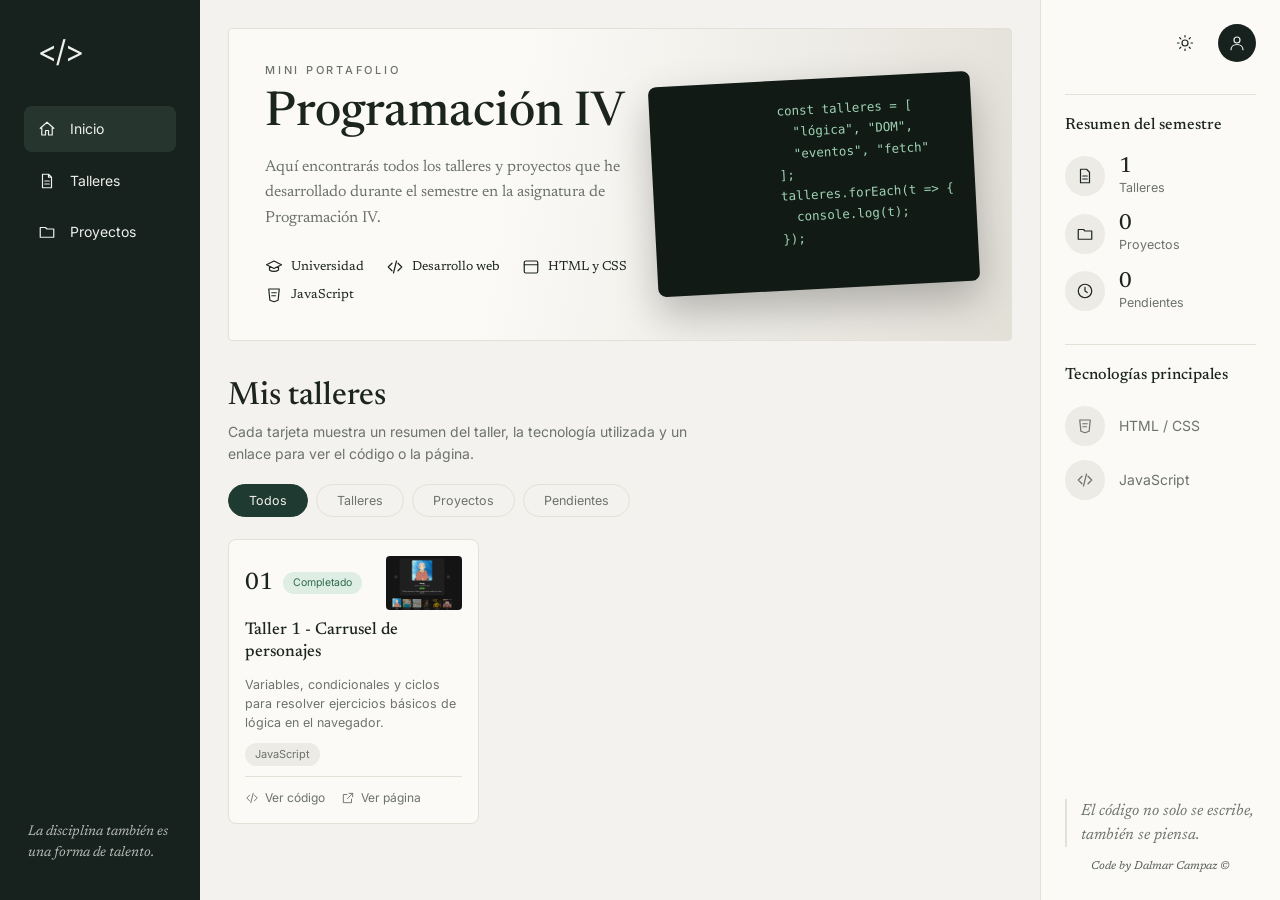
==== commit 097f9fd3: "feat: add initial data structure for workshops and implement card creation functionality refactor: u" ====
--- a/index.html
+++ b/index.html
@@ -57,9 +57,6 @@
         </nav>
 
         <p class="quote-side">La disciplina también es una forma de talento.</p>
-        <p style="text-align: center; font-size: 0.6rem; margin-top: 0;" class="quote-side">
-          Code by Dalmar Campaz &copy;
-        </p>
       </aside>
 
       <!-- Contenido principal -->
@@ -101,14 +98,14 @@
           </div>
           <div class="hero-art" aria-hidden="true">
             <pre>
-const talleres = [
-  "lógica", "DOM",
-  "eventos", "fetch"
-];
-talleres.forEach(t =&gt; {
-  console.log(t);
-});</pre
-            >
+              const talleres = [
+                "lógica", "DOM",
+                "eventos", "fetch"
+              ];
+              talleres.forEach(t =&gt; {
+                console.log(t);
+              });
+            </pre>
           </div>
         </header>
 
@@ -193,7 +190,7 @@
               <span class="stat-ico"
                 ><svg viewBox="0 0 24 24">
                   <path d="M3 6h7l2 2h9v11H3z" /></svg></span
-              ><b id="n-proyectos">0</b><span>Proyecto final</span>
+              ><b id="n-proyectos">0</b><span>Proyectos</span>
             </li>
             <li>
               <span class="stat-ico"
@@ -228,8 +225,10 @@
         <blockquote class="quote-panel">
           El código no solo se escribe, también se piensa.
         </blockquote>
+        <p class="credits">Code by Dalmar Campaz &copy;</p>
       </aside>
     </div>
-    <script src="/portafolio/script.js"></script>
+    <script src="./portafolio/js/tarjetas.js"></script>
+    <script src="./portafolio/js/script.js"></script>
   </body>
 </html>
--- a/portafolio/styles.css
+++ b/portafolio/styles.css
@@ -134,11 +134,17 @@
 .nav-link.is-active {
   background: var(--side-active);
 }
-.quote-side {
+.quote-side,
+.credits {
   margin-top: auto;
   font: italic 400 14px/1.5 var(--serif);
   opacity: 0.75;
   padding: 0 4px;
+}
+.credits {
+  text-align: center;
+  font-size: 0.7rem;
+  margin: -20px 0 0;
 }
 
 /* ---------- Principal ---------- */
@@ -299,7 +305,8 @@
   background: var(--pen-bg);
   color: var(--pen-tx);
 }
-.thumb, .thumbnail {
+.thumb,
+.thumbnail {
   margin-left: auto;
   width: 76px;
   height: 54px;
@@ -497,11 +504,23 @@
     grid-column: 1 / -1;
     margin-top: 0;
   }
+  .credits {
+    margin-top: 0;
+    grid-column: span 2;
+  }
 }
 @media (max-width: 760px) {
+  .panel-top {
+    justify-content: end;
+    grid-column: 2;
+  }
+  .quote-panel {
+    display: none;
+  }
   .app {
     grid-template-columns: 1fr;
   }
+
   .sidebar {
     position: static;
     height: auto;
@@ -528,6 +547,7 @@
     grid-column: 1;
     grid-template-columns: 1fr;
   }
+
   .main {
     padding: 18px;
   }
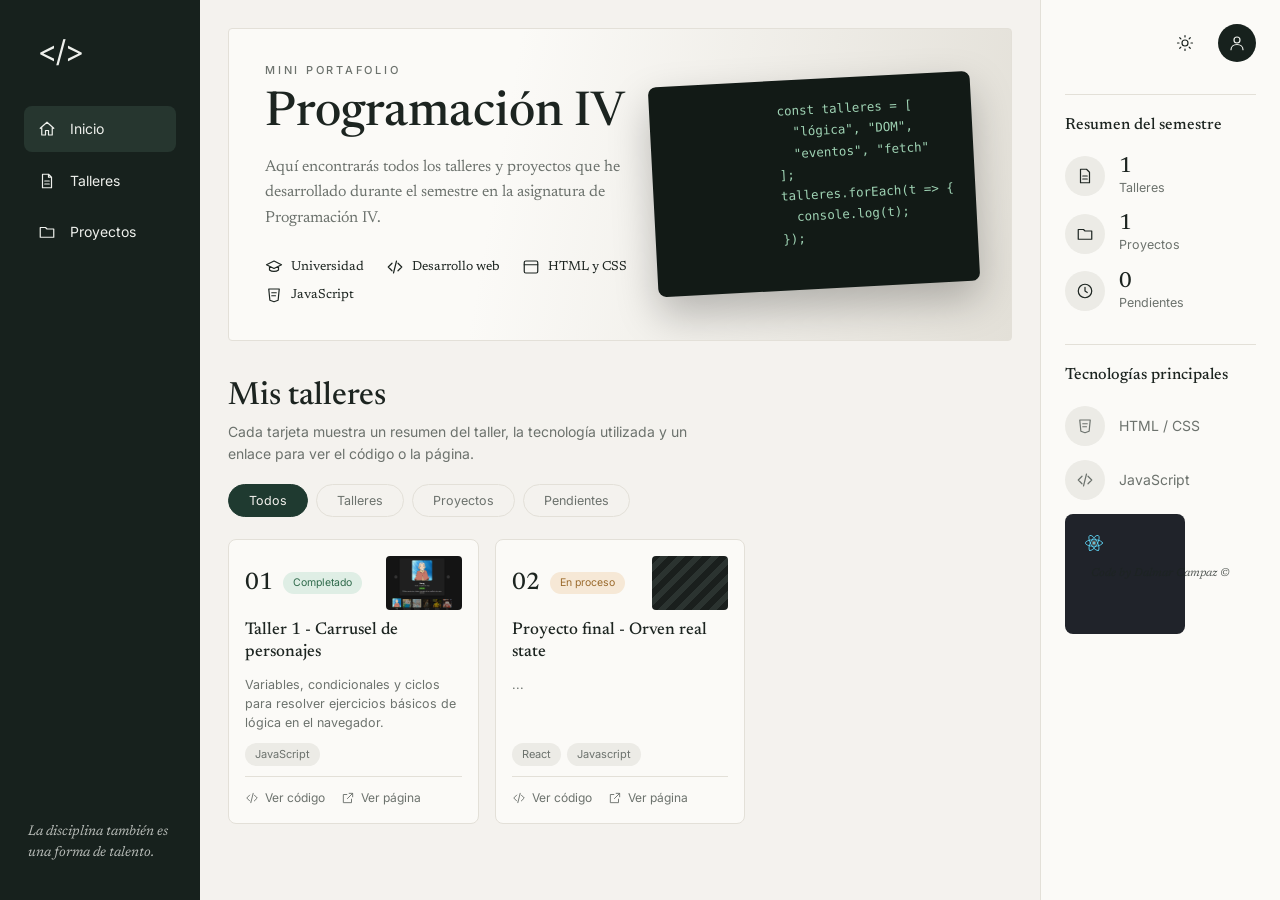
==== commit 2c7a385d: "Add SVG circle to JavaScript section Added a new list item with a styled SVG circle." ====
--- a/index.html
+++ b/index.html
@@ -10,7 +10,7 @@
       href="https://fonts.googleapis.com/css2?family=Newsreader:wght@400;500;600&family=Inter:wght@400;500&display=swap"
       rel="stylesheet"
     />
-    <link rel="stylesheet" href="/portafolio/styles.css" />
+    <link rel="stylesheet" href="/portafolio/css/styles.css" />
     <script>
       /* Aplica el tema guardado antes de pintar para evitar parpadeos */
       (function () {
@@ -219,12 +219,22 @@
                   <path d="M8 7l-5 5 5 5M16 7l5 5-5 5M14 4l-4 16" /></svg></span
               >JavaScript
             </li>
+            <li>
+              <span class="stat-ico">
+                <div style="width: 120px; height: 120px; background-color: #20232a; padding: 20px; border-radius: 8px;">
+                  <svg xmlns="http://www.w3.org/2000/svg" viewBox="-11.5 -10.23174 23 20.46348">
+                    <circle cx="0" cy="0" r="2.05" fill="#61dafb"/>
+                    <g stroke="#61dafb" stroke-width="1" fill="none">
+                      <ellipse rx="11" ry="4.2"/>
+                      <ellipse rx="11" ry="4.2" transform="rotate(60)"/>
+                      <ellipse rx="11" ry="4.2" transform="rotate(120)"/>
+                    </g>
+                  </svg>
+                </div>
+              </span>
+            </li>
           </ul>
         </section>
-
-        <blockquote class="quote-panel">
-          El código no solo se escribe, también se piensa.
-        </blockquote>
         <p class="credits">Code by Dalmar Campaz &copy;</p>
       </aside>
     </div>
--- a/portafolio/css/styles.css
+++ b/portafolio/css/styles.css
@@ -0,0 +1,567 @@
+/* ---------- Variables de tema ---------- */
+:root {
+  --bg: #f4f2ee;
+  --surface: #fbfaf7;
+  --line: #e3e0d8;
+  --text: #1c2420;
+  --muted: #6c726d;
+  --side: #17211d;
+  --side-text: #eef0ec;
+  --side-active: #26362f;
+  --accent: #1f3a30;
+  --accent-text: #f4f2ee;
+  --ok-bg: #dfeee5;
+  --ok-tx: #2f6a4b;
+  --wip-bg: #f6e8d6;
+  --wip-tx: #9a6a2c;
+  --pen-bg: #ecebe6;
+  --pen-tx: #6c726d;
+  --serif: "Newsreader", Georgia, "Times New Roman", serif;
+  --sans: "Inter", system-ui, -apple-system, "Segoe UI", sans-serif;
+}
+:root[data-theme="dark"] {
+  --bg: #101613;
+  --surface: #18201c;
+  --line: #28332d;
+  --text: #e9ece6;
+  --muted: #98a19a;
+  --side: #0b100e;
+  --side-active: #1d2a24;
+  --accent: #cfe3d6;
+  --accent-text: #101613;
+  --ok-bg: #1f3a2d;
+  --ok-tx: #9fd3b4;
+  --wip-bg: #3d2f1c;
+  --wip-tx: #e2b573;
+  --pen-bg: #232c27;
+  --pen-tx: #98a19a;
+}
+
+/* ---------- Base ---------- */
+*,
+*::before,
+*::after {
+  box-sizing: border-box;
+}
+html {
+  scroll-behavior: smooth;
+}
+body {
+  margin: 0;
+  background: var(--bg);
+  color: var(--text);
+  font: 400 14px/1.55 var(--sans);
+  transition:
+    background 0.25s,
+    color 0.25s;
+}
+h1,
+h2,
+h3,
+.num,
+blockquote {
+  font-family: var(--serif);
+  font-weight: 500;
+  margin: 0;
+}
+p {
+  margin: 0;
+}
+ul {
+  list-style: none;
+  margin: 0;
+  padding: 0;
+}
+a {
+  color: inherit;
+  text-decoration: none;
+}
+svg {
+  width: 18px;
+  height: 18px;
+  flex: none;
+  fill: none;
+  stroke: currentColor;
+  stroke-width: 1.6;
+  stroke-linecap: round;
+  stroke-linejoin: round;
+}
+:focus-visible {
+  outline: 2px solid var(--accent);
+  outline-offset: 2px;
+}
+.muted {
+  color: var(--muted);
+}
+
+/* ---------- Estructura ---------- */
+.app {
+  display: grid;
+  grid-template-columns: 200px minmax(0, 1fr) 240px;
+  min-height: 100vh;
+}
+
+/* ---------- Barra lateral ---------- */
+.sidebar {
+  position: sticky;
+  top: 0;
+  height: 100vh;
+  padding: 36px 24px;
+  display: flex;
+  flex-direction: column;
+  gap: 40px;
+  background: var(--side);
+  color: var(--side-text);
+}
+.logo {
+  font: 400 30px/1 var(--sans);
+  letter-spacing: -1px;
+  padding-left: 14px;
+}
+.nav {
+  display: grid;
+  gap: 6px;
+}
+.nav-link {
+  display: flex;
+  align-items: center;
+  gap: 14px;
+  padding: 12px 14px;
+  border-radius: 8px;
+  transition: background 0.2s;
+}
+.nav-link:hover,
+.nav-link.is-active {
+  background: var(--side-active);
+}
+.quote-side,
+.credits {
+  margin-top: auto;
+  font: italic 400 14px/1.5 var(--serif);
+  opacity: 0.75;
+  padding: 0 4px;
+}
+.credits {
+  text-align: center;
+  font-size: 0.7rem;
+  margin: -20px 0 0;
+}
+
+/* ---------- Principal ---------- */
+.main {
+  padding: 28px 28px 48px;
+  min-width: 0;
+}
+.hero {
+  position: relative;
+  display: grid;
+  grid-template-columns: 1.2fr 0.8fr;
+  gap: 24px;
+  overflow: hidden;
+  padding: 36px;
+  border-radius: 4px;
+  background: linear-gradient(100deg, var(--surface) 35%, var(--line));
+  border: 1px solid var(--line);
+}
+.eyebrow {
+  font: 500 11px/1 var(--sans);
+  letter-spacing: 0.25em;
+  text-transform: uppercase;
+  color: var(--muted);
+  margin-bottom: 12px;
+}
+h1 {
+  font-size: clamp(34px, 4.5vw, 48px);
+  line-height: 1.1;
+  margin-bottom: 14px;
+}
+.lead {
+  max-width: 52ch;
+  font: 400 16px/1.6 var(--serif);
+  color: var(--muted);
+}
+.badges {
+  display: flex;
+  flex-wrap: wrap;
+  gap: 10px 22px;
+  margin-top: 26px;
+  font: 400 13px var(--serif);
+}
+.badges li {
+  display: flex;
+  align-items: center;
+  gap: 8px;
+}
+.hero-art {
+  display: flex;
+  align-items: center;
+  justify-content: center;
+}
+.hero-art pre {
+  margin: 0;
+  padding: 20px 22px;
+  border-radius: 8px;
+  transform: rotate(-3deg);
+  background: #121a16;
+  color: #9fd3b4;
+  font:
+    400 12.5px/1.7 ui-monospace,
+    Menlo,
+    Consolas,
+    monospace;
+  box-shadow: 0 18px 40px rgba(0, 0, 0, 0.25);
+  overflow: hidden;
+  max-width: 100%;
+}
+
+/* ---------- Filtros ---------- */
+.works {
+  margin-top: 36px;
+  scroll-margin-top: 20px;
+}
+.works-head {
+  display: flex;
+  justify-content: space-between;
+  align-items: flex-start;
+  gap: 20px;
+  flex-wrap: wrap;
+  margin-bottom: 22px;
+}
+h2 {
+  font-size: 32px;
+  line-height: 1.2;
+  margin-bottom: 6px;
+}
+.works-head .muted {
+  max-width: 52ch;
+}
+.filters {
+  display: flex;
+  flex-wrap: wrap;
+  gap: 8px;
+}
+.chip {
+  font: 400 12.5px var(--sans);
+  padding: 8px 20px;
+  border-radius: 999px;
+  cursor: pointer;
+  border: 1px solid var(--line);
+  background: transparent;
+  color: var(--muted);
+  transition: all 0.2s;
+}
+.chip:hover {
+  border-color: var(--accent);
+  color: var(--text);
+}
+.chip.is-active {
+  background: var(--accent);
+  border-color: var(--accent);
+  color: var(--accent-text);
+}
+
+/* ---------- Tarjetas ---------- */
+.grid {
+  display: grid;
+  grid-template-columns: repeat(auto-fill, minmax(220px, 1fr));
+  gap: 16px;
+}
+.card {
+  display: flex;
+  flex-direction: column;
+  gap: 10px;
+  padding: 16px;
+  background: var(--surface);
+  border: 1px solid var(--line);
+  border-radius: 8px;
+}
+.card[hidden],
+.empty[hidden] {
+  display: none;
+}
+.card-top {
+  display: flex;
+  align-items: center;
+  gap: 10px;
+}
+.num {
+  font-size: 24px;
+  line-height: 1;
+}
+.status {
+  font-size: 10.5px;
+  padding: 3px 10px;
+  border-radius: 999px;
+}
+.status--completado {
+  background: var(--ok-bg);
+  color: var(--ok-tx);
+}
+.status--proceso {
+  background: var(--wip-bg);
+  color: var(--wip-tx);
+}
+.status--pendiente {
+  background: var(--pen-bg);
+  color: var(--pen-tx);
+}
+.thumb,
+.thumbnail {
+  margin-left: auto;
+  width: 76px;
+  height: 54px;
+  border-radius: 4px;
+}
+.thumbnail {
+  object-fit: cover;
+  object-position: center;
+}
+.thumb--1 {
+  background: radial-gradient(circle at 30% 70%, #3f6b57, #0e1a15 70%);
+}
+.thumb--2 {
+  background: repeating-linear-gradient(
+    135deg,
+    #1a1f1d 0 6px,
+    #2b3330 6px 12px
+  );
+}
+.thumb--3 {
+  background: radial-gradient(circle at 70% 30%, #4d7a62, #101a15 65%);
+}
+.thumb--4 {
+  background: linear-gradient(135deg, #e9e7e2, #b9b7b1);
+}
+.card h3 {
+  font-size: 17px;
+  line-height: 1.3;
+}
+.card .muted {
+  font-size: 12.5px;
+  flex: 1;
+}
+.tags {
+  display: flex;
+  flex-wrap: wrap;
+  gap: 6px;
+}
+.tags li {
+  font-size: 11px;
+  padding: 3px 10px;
+  border-radius: 999px;
+  background: var(--pen-bg);
+  color: var(--muted);
+}
+.card-links {
+  display: flex;
+  gap: 16px;
+  padding-top: 12px;
+  border-top: 1px solid var(--line);
+  font-size: 12px;
+  color: var(--muted);
+}
+.card-links a {
+  display: flex;
+  align-items: center;
+  gap: 6px;
+}
+.card-links a:hover {
+  color: var(--text);
+}
+.card-links svg {
+  width: 14px;
+  height: 14px;
+}
+.empty {
+  padding: 40px 0;
+  text-align: center;
+  color: var(--muted);
+}
+
+/* ---------- Panel derecho ---------- */
+.panel {
+  position: sticky;
+  top: 0;
+  height: 100vh;
+  padding: 24px;
+  display: flex;
+  flex-direction: column;
+  gap: 32px;
+  border-left: 1px solid var(--line);
+  background: var(--surface);
+}
+.panel-top {
+  display: flex;
+  justify-content: flex-end;
+  align-items: center;
+  gap: 14px;
+}
+.icon-btn,
+.avatar {
+  display: grid;
+  place-items: center;
+  width: 38px;
+  height: 38px;
+  border-radius: 50%;
+  cursor: pointer;
+}
+.icon-btn {
+  border: 0;
+  background: transparent;
+  color: var(--text);
+}
+.icon-btn:hover {
+  background: var(--line);
+}
+.avatar {
+  background: var(--side);
+  color: var(--side-text);
+}
+:root[data-theme="dark"] .avatar {
+  background: var(--accent);
+  color: var(--accent-text);
+}
+.i-moon {
+  display: none;
+}
+:root[data-theme="dark"] .i-sun {
+  display: none;
+}
+:root[data-theme="dark"] .i-moon {
+  display: block;
+}
+.block h3 {
+  font-size: 16px;
+  padding-top: 18px;
+  margin-bottom: 18px;
+  border-top: 1px solid var(--line);
+}
+.stats {
+  display: grid;
+  gap: 16px;
+}
+.stats li {
+  display: grid;
+  grid-template-columns: 40px auto;
+  column-gap: 14px;
+  align-items: center;
+}
+.stats .stat-ico {
+  grid-row: span 2;
+}
+.stats b {
+  font: 500 22px/1 var(--serif);
+}
+.stats li span:last-child {
+  color: var(--muted);
+  font-size: 12.5px;
+}
+.stat-ico {
+  display: grid;
+  place-items: center;
+  width: 40px;
+  height: 40px;
+  border-radius: 50%;
+  background: var(--pen-bg);
+}
+.tech {
+  display: grid;
+  gap: 14px;
+}
+.tech li {
+  display: flex;
+  align-items: center;
+  gap: 14px;
+  color: var(--muted);
+}
+.quote-panel {
+  margin-top: auto;
+  padding-left: 14px;
+  font: italic 400 16px/1.5 var(--serif);
+  color: var(--muted);
+  border-left: 2px solid var(--line);
+}
+
+/* ---------- Responsive ---------- */
+@media (max-width: 1100px) {
+  .app {
+    grid-template-columns: 200px minmax(0, 1fr);
+  }
+  .panel {
+    grid-column: 2;
+    position: static;
+    height: auto;
+    border-left: 0;
+    border-top: 1px solid var(--line);
+    display: grid;
+    grid-template-columns: 1fr 1fr;
+    gap: 24px;
+  }
+  .panel-top {
+    grid-column: 1 / -1;
+  }
+  .quote-panel {
+    grid-column: 1 / -1;
+    margin-top: 0;
+  }
+  .credits {
+    margin-top: 0;
+    grid-column: span 2;
+  }
+}
+@media (max-width: 760px) {
+  .panel-top {
+    justify-content: end;
+    grid-column: 2;
+  }
+  .quote-panel {
+    display: none;
+  }
+  .app {
+    grid-template-columns: 1fr;
+  }
+
+  .sidebar {
+    position: static;
+    height: auto;
+    flex-direction: row;
+    flex-wrap: wrap;
+    align-items: center;
+    gap: 12px 20px;
+    padding: 14px 18px;
+  }
+  .logo {
+    padding: 0;
+  }
+  .nav {
+    display: flex;
+    gap: 4px;
+  }
+  .nav-link {
+    padding: 8px 12px;
+  }
+  .quote-side {
+    display: none;
+  }
+  .panel {
+    grid-column: 1;
+    grid-template-columns: 1fr;
+  }
+
+  .main {
+    padding: 18px;
+  }
+  .hero {
+    grid-template-columns: 1fr;
+    padding: 24px;
+  }
+  .hero-art {
+    display: none;
+  }
+}
+@media (prefers-reduced-motion: reduce) {
+  * {
+    transition: none !important;
+    scroll-behavior: auto !important;
+  }
+}
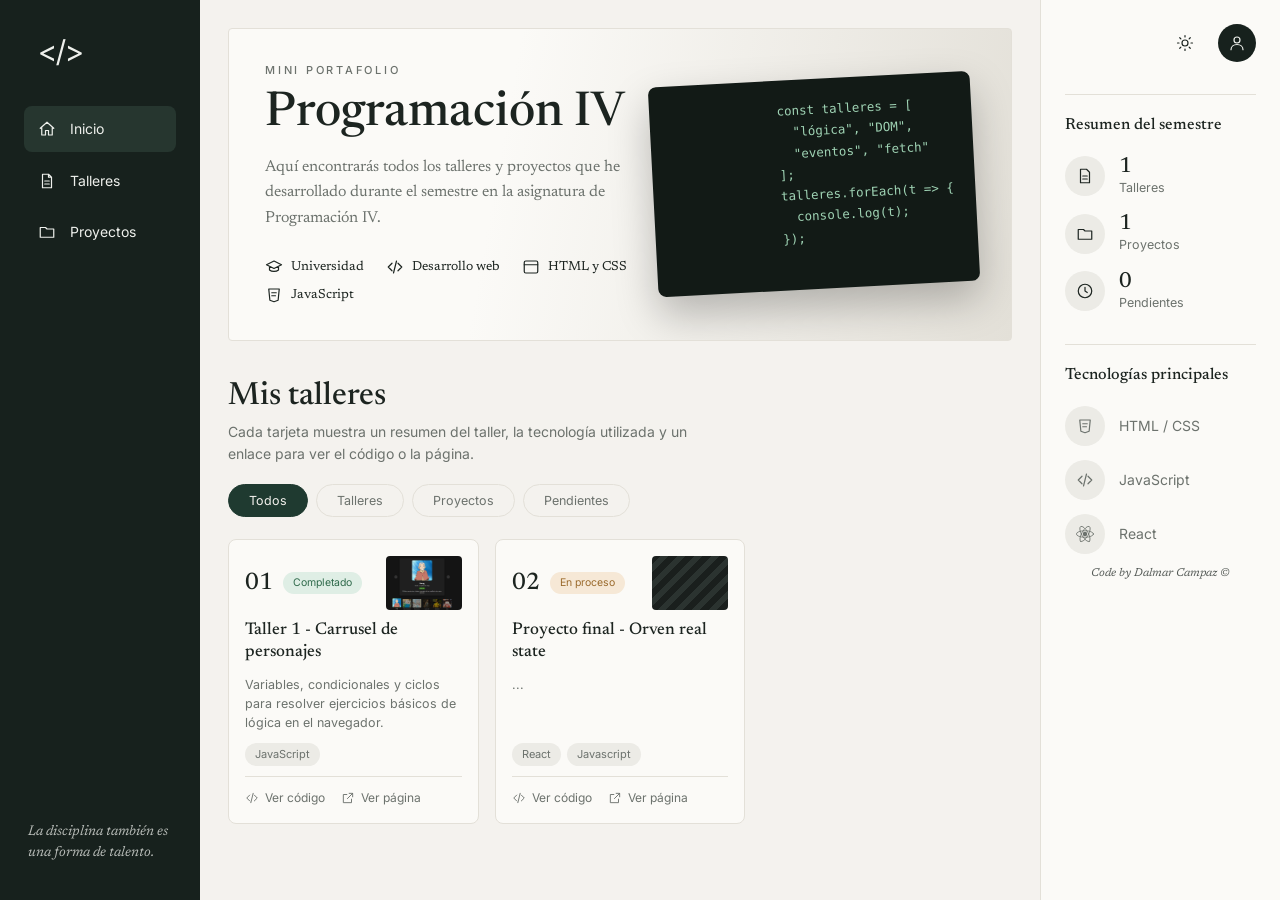
==== commit 9b9a8b4e: "Refactor SVG fill color to use currentColor Updated SVG element to use 'currentColor' for fill." ====
--- a/index.html
+++ b/index.html
@@ -221,17 +221,17 @@
             </li>
             <li>
               <span class="stat-ico">
-                <div style="width: 120px; height: 120px; background-color: #20232a; padding: 20px; border-radius: 8px;">
-                  <svg xmlns="http://www.w3.org/2000/svg" viewBox="-11.5 -10.23174 23 20.46348">
-                    <circle cx="0" cy="0" r="2.05" fill="#61dafb"/>
-                    <g stroke="#61dafb" stroke-width="1" fill="none">
-                      <ellipse rx="11" ry="4.2"/>
-                      <ellipse rx="11" ry="4.2" transform="rotate(60)"/>
-                      <ellipse rx="11" ry="4.2" transform="rotate(120)"/>
-                    </g>
-                  </svg>
-                </div>
-              </span>
+                <svg
+                  xmlns="http://www.w3.org/2000/svg"
+                  viewBox="-11.5 -10.23174 23 20.46348"
+                >
+                  <circle cx="0" cy="0" r="2.05" fill="currentColor" />
+                  <g stroke-width="1" fill="none">
+                    <ellipse rx="11" ry="4.2" />
+                    <ellipse rx="11" ry="4.2" transform="rotate(60)" />
+                    <ellipse rx="11" ry="4.2" transform="rotate(120)" />
+                  </g></svg></span
+              >React
             </li>
           </ul>
         </section>
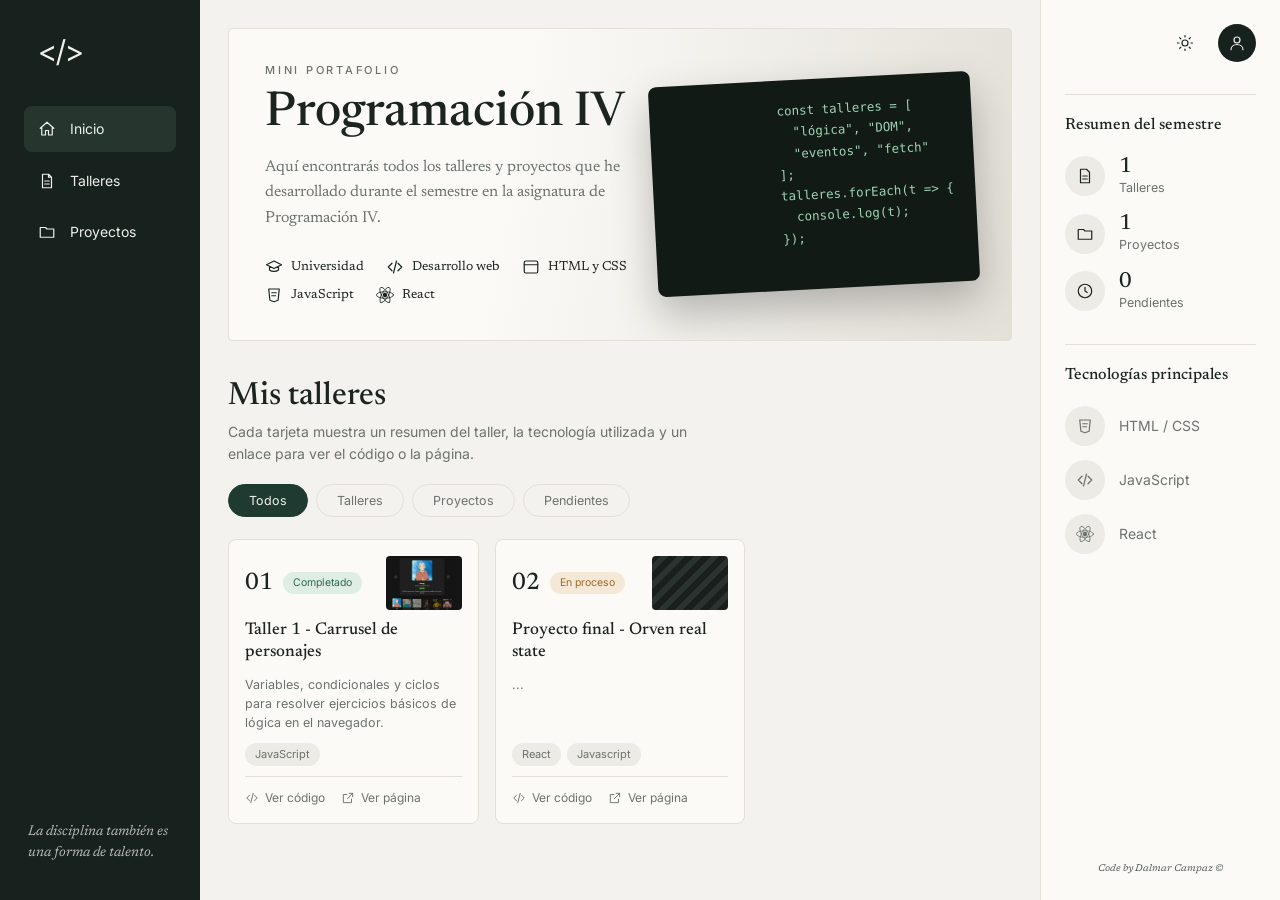
==== commit fd385ea0: "Add React icon to the list in index.html" ====
--- a/index.html
+++ b/index.html
@@ -94,6 +94,19 @@
                   <path d="M5 4l1.5 15L12 21l5.5-2L19 4zM9 9h6M9 13h5" /></svg
                 >JavaScript
               </li>
+              <li>
+                <svg
+                  xmlns="http://www.w3.org/2000/svg"
+                  viewBox="-11.5 -10.23174 23 20.46348"
+                >
+                  <circle cx="0" cy="0" r="2.05" fill="currentColor" />
+                  <g stroke-width="1" fill="none">
+                    <ellipse rx="11" ry="4.2" />
+                    <ellipse rx="11" ry="4.2" transform="rotate(60)" />
+                    <ellipse rx="11" ry="4.2" transform="rotate(120)" />
+                  </g></svg
+                >React
+              </li>
             </ul>
           </div>
           <div class="hero-art" aria-hidden="true">
--- a/portafolio/css/styles.css
+++ b/portafolio/css/styles.css
@@ -143,8 +143,7 @@
 }
 .credits {
   text-align: center;
-  font-size: 0.7rem;
-  margin: -20px 0 0;
+  font-size: 0.6rem;
 }
 
 /* ---------- Principal ---------- */
@@ -467,6 +466,26 @@
 .tech {
   display: grid;
   gap: 14px;
+  overflow-y: scroll;
+  overflow-y: auto;
+  scrollbar-gutter: stable;
+  scrollbar-width: thin;
+  scrollbar-color: transparent transparent;
+  max-height: 180px;
+}
+.tech::-webkit-scrollbar {
+  width: 6px;
+}
+.tech:hover {
+  scrollbar-color: rgba(255, 255, 255, 0.3) transparent; 
+}
+
+.tech:hover::-webkit-scrollbar-thumb {
+  background-color: rgba(255, 255, 255, 0.3);
+}
+
+.tech::-webkit-scrollbar-thumb:hover {
+  background-color: rgba(255, 255, 255, 0.5);
 }
 .tech li {
   display: flex;
